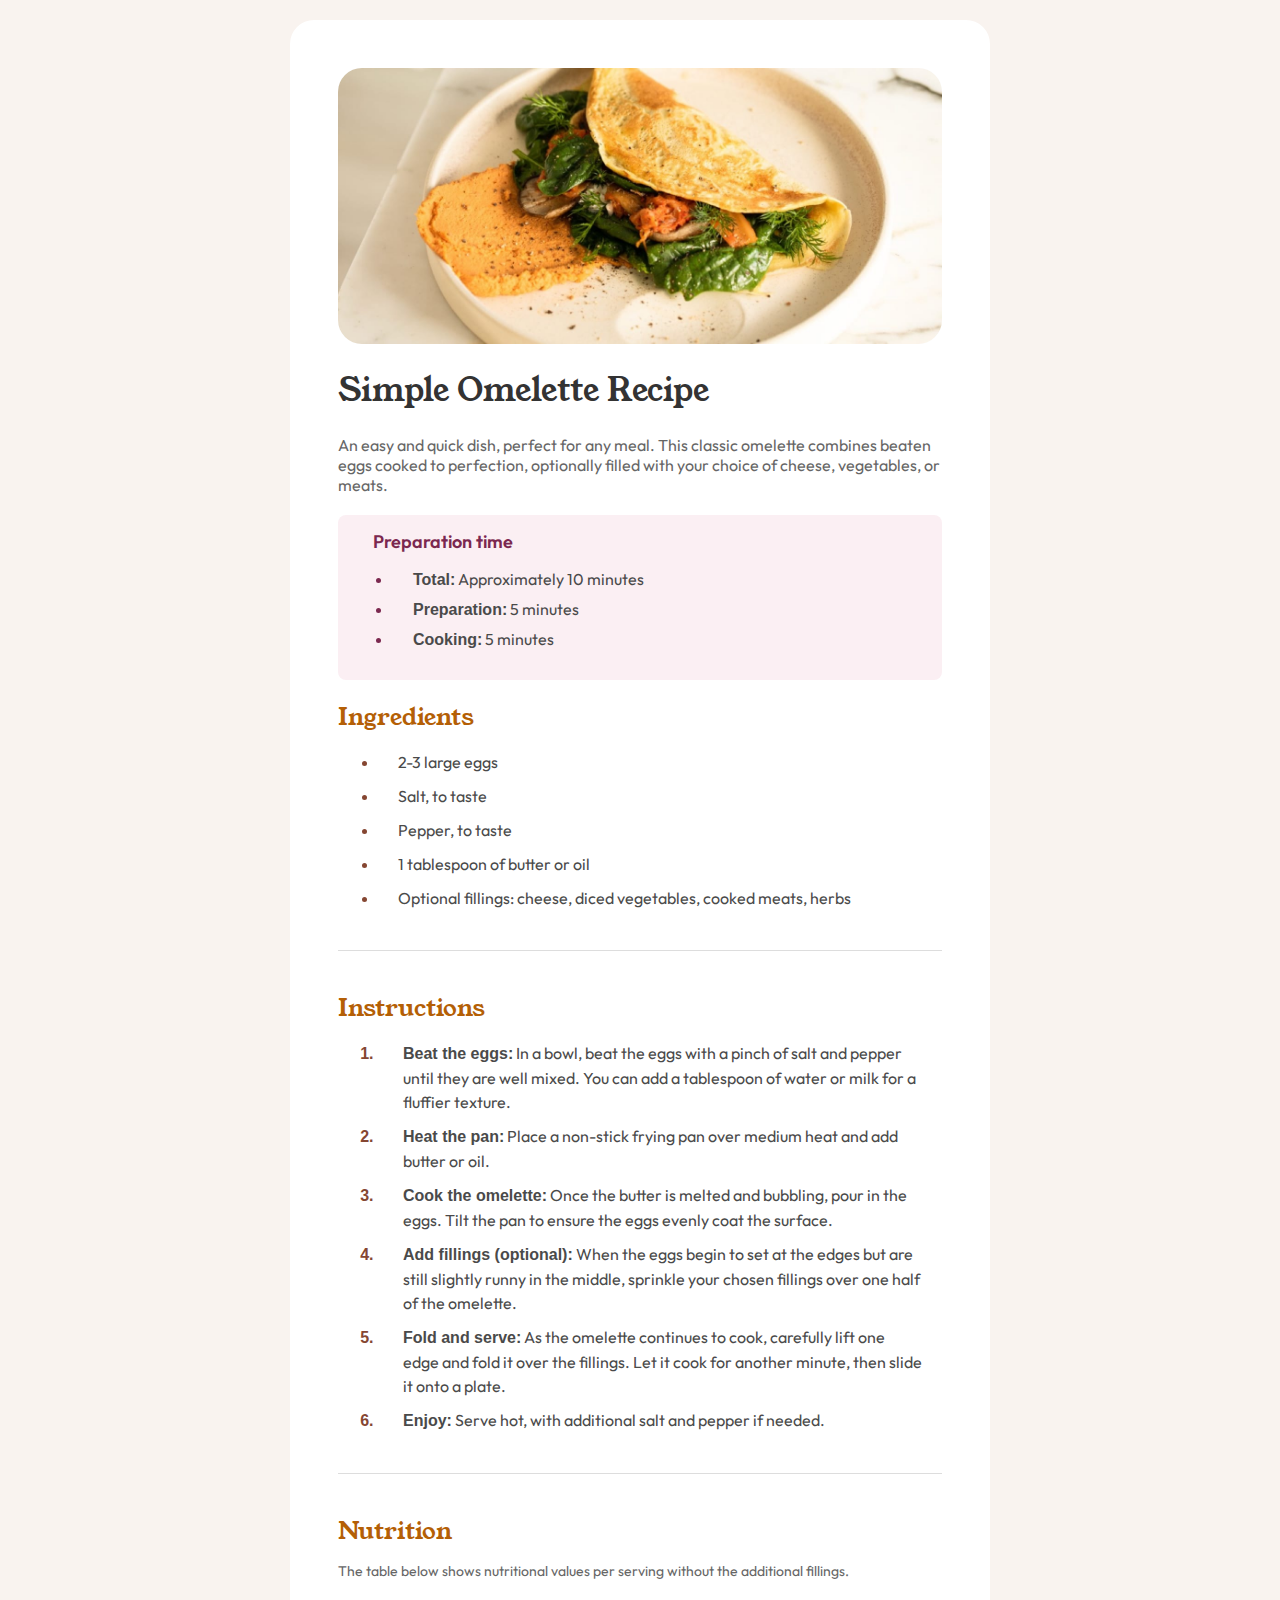
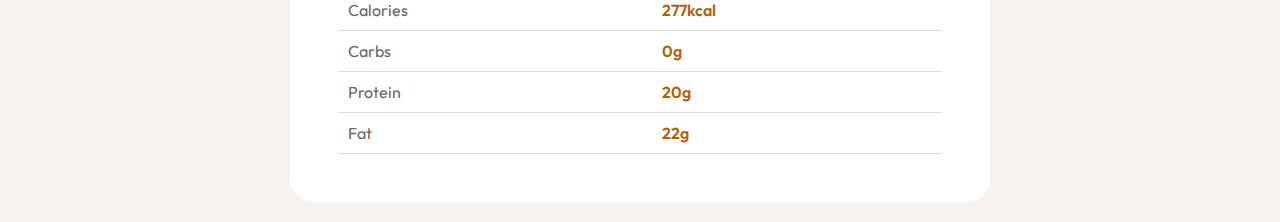
==== recipe/index.html @ 9a3367dd "feat: Creating recipe task" ====
<!DOCTYPE html>
<html lang="en">
<head>
    <meta charset="UTF-8">
    <meta name="viewport" content="width=device-width, initial-scale=1.0">
    <title>Simple Omelette Recipe</title>
    <link rel="stylesheet" href="styles.css">
</head>
<body>

<div class="container">
    <div class="image-container">
        <img src="assets/images/image-omelette.jpeg" alt="Omelette Image">
    </div>
    <div class="content">
        <h1>Simple Omelette Recipe</h1>
        <p class="description">An easy and quick dish, perfect for any meal. This classic omelette combines beaten eggs
            cooked
            to perfection, optionally filled with your choice of cheese, vegetables, or meats.</p>

        <div class="prep-time">
            <h3>Preparation time</h3>
            <ul>
                <li><strong>Total:</strong> Approximately 10 minutes</li>
                <li><strong>Preparation:</strong> 5 minutes</li>
                <li><strong>Cooking:</strong> 5 minutes</li>
            </ul>
        </div>

        <h2>Ingredients</h2>
        <ul class="ingredients">
            <li>2-3 large eggs</li>
            <li>Salt, to taste</li>
            <li>Pepper, to taste</li>
            <li>1 tablespoon of butter or oil</li>
            <li>Optional fillings: cheese, diced vegetables, cooked meats, herbs</li>
        </ul>

        <hr/>

        <h2>Instructions</h2>
        <ol class="instructions">
            <li><strong>Beat the eggs:</strong> In a bowl, beat the eggs with a pinch of salt and pepper until they are
                well
                mixed. You can add a tablespoon of water or milk for a fluffier texture.
            </li>
            <li><strong>Heat the pan:</strong> Place a non-stick frying pan over medium heat and add butter or oil.</li>
            <li><strong>Cook the omelette:</strong> Once the butter is melted and bubbling, pour in the eggs. Tilt the
                pan
                to
                ensure the eggs evenly coat the surface.
            </li>
            <li><strong>Add fillings (optional):</strong> When the eggs begin to set at the edges but are still slightly
                runny
                in the middle, sprinkle your chosen fillings over one half of the omelette.
            </li>
            <li><strong>Fold and serve:</strong> As the omelette continues to cook, carefully lift one edge and fold it
                over
                the
                fillings. Let it cook for another minute, then slide it onto a plate.
            </li>
            <li><strong>Enjoy:</strong> Serve hot, with additional salt and pepper if needed.</li>
        </ol>
        <hr/>
        <h2>Nutrition</h2>
        <p class="nutrition">The table below shows nutritional values per serving without the additional fillings.</p>
        <table class="nutrition-table">
            <tr>
                <th>Calories</th>
                <td>277kcal</td>
            </tr>
            <tr>
                <th>Carbs</th>
                <td>0g</td>
            </tr>
            <tr>
                <th>Protein</th>
                <td>20g</td>
            </tr>
            <tr>
                <th>Fat</th>
                <td>22g</td>
            </tr>
        </table>
    </div>
</div>

</body>
</html>
---- recipe/styles.css ----
@font-face {
    font-family: YoungSerif;
    src: url(assets/fonts/young-serif/YoungSerif-Regular.ttf);
    font-weight: 400;
}

@font-face {
    font-family: Outfit;
    src: url(assets/fonts/outfit/static/Outfit-Regular.ttf);
    font-weight: 400;
}

@font-face {
    font-family: Outfit;
    src: url(assets/fonts/outfit/static/Outfit-SemiBold.ttf);
    font-weight: 600;
}

@font-face {
    font-family: Outfit;
    src: url(assets/fonts/outfit/static/Outfit-Bold.ttf);
    font-weight: 700;
}


body {
    font-family: 'Outfit', sans-serif;
    font-weight: 400;
    background-color: #f9f3ef;
    color: #4a4a4a;
    margin: 0;
    padding: 20px;
}

h1, h2 {
    font-family: 'YoungSerif', sans-serif;
    font-weight: 400;
}

.container {
    max-width: 700px;
    margin: 0 auto;
    background-color: white;
    border-radius: 24px;
}

.image-container {
    padding: 48px 48px 0 48px;
}

.content {
    padding: 0 48px 48px 48px;
}

.image-container img {
    width: 100%;
    height: auto;
    border-radius: 24px;
}

h1 {
    font-size: 32px;
    color: #333;
    margin-top: 20px;
    text-align: left;
}

.description {
    font-size: 16px;
    text-align: left;
    color: #666;
    margin-bottom: 20px;
}

.prep-time {
    background-color: #fbeff3;
    padding: 15px;
    border-radius: 8px;
    margin-bottom: 20px;
}

.prep-time h3 {
    font-family: 'Outfit', sans-serif;
    font-weight: 600;
    margin: 0 0 10px 20px;
    font-size: 18px;
    color: hsl(332, 51%, 32%);
}


.prep-time li {
    margin-bottom: 10px;
    padding: 0 20px;
}

.prep-time li::marker {
    color: hsl(332, 51%, 32%)
}

h2 {
    font-size: 24px;
    color: #b45f06;
    margin-bottom: 10px;
}

.ingredients li,
.instructions li {
    margin-bottom: 10px;
    line-height: 1.5;
    padding: 0 20px;
}

.instructions li {
    position: relative;
    padding-left: 25px;
}

.instructions li::marker, .ingredients li::marker {
    color: hsl(14, 45%, 36%);
    font-weight: bold;
}

hr {
    background-color: #ddd;
    height: 1px;
    border: 0;
    margin: 40px 0;
}

.nutrition {
    font-size: 14px;
    color: #666;
    margin-bottom: 10px;
}

.nutrition-table {
    width: 100%;
    border-collapse: collapse;
    margin-top: 10px;
}

.nutrition-table th,
.nutrition-table td {
    padding: 10px;
    text-align: left;
    border-bottom: 1px solid #ddd;
}

.nutrition-table th {
    color: #666;
    font-weight: 400;
}

.nutrition-table td {
    color: #b45f06;
    font-weight: 600;
}

@media (max-width: 375px) {
    .image-container {
        padding: 0;
    }

    .image-container img {
        border-radius: 0;
    }

    .content {
        padding: 0 24px 24px 24px;
    }

    h1 {
        font-size: 24px;
    }

    .prep-time li {
        padding: 0 10px;
    }

    .ingredients,
    .instructions {
        padding: 0 20px
    }


}
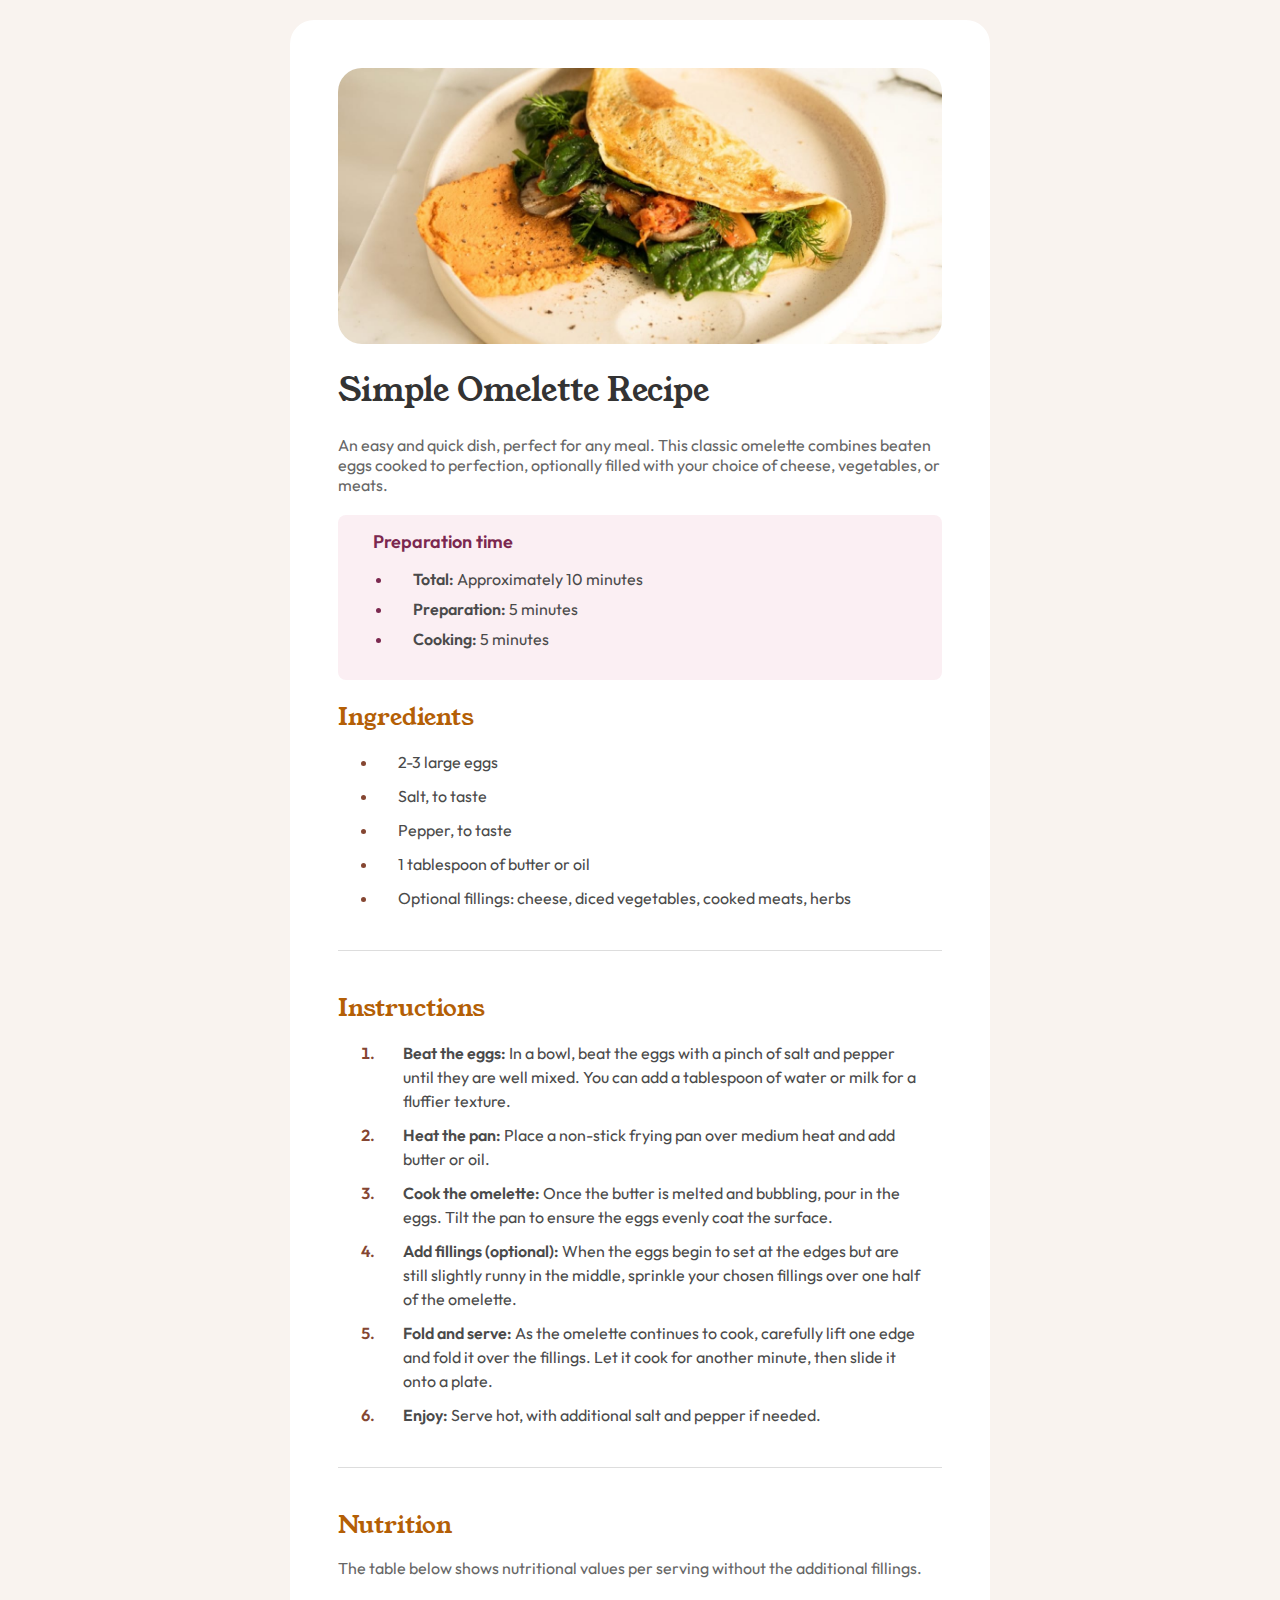
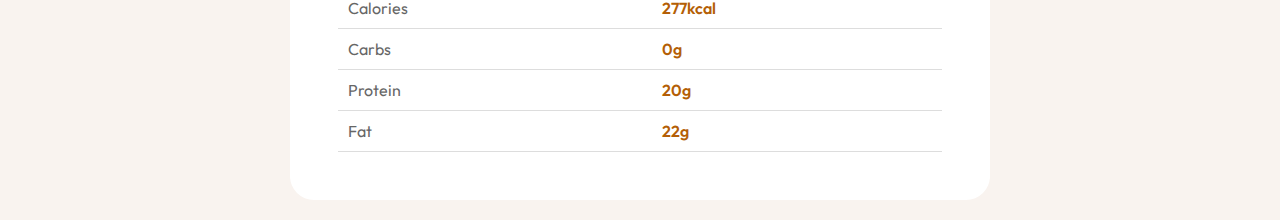
==== commit 3bd18f2e: "feat: Added favicon" ====
--- a/recipe/index.html
+++ b/recipe/index.html
@@ -3,6 +3,7 @@
 <head>
     <meta charset="UTF-8">
     <meta name="viewport" content="width=device-width, initial-scale=1.0">
+    <link rel="icon" type="image/x-icon" href="assets/images/favicon-32x32.png">
     <title>Simple Omelette Recipe</title>
     <link rel="stylesheet" href="styles.css">
 </head>
--- a/recipe/styles.css
+++ b/recipe/styles.css
@@ -14,12 +14,6 @@
     font-family: Outfit;
     src: url(assets/fonts/outfit/static/Outfit-SemiBold.ttf);
     font-weight: 600;
-}
-
-@font-face {
-    font-family: Outfit;
-    src: url(assets/fonts/outfit/static/Outfit-Bold.ttf);
-    font-weight: 700;
 }
 
 
@@ -84,7 +78,7 @@
     font-weight: 600;
     margin: 0 0 10px 20px;
     font-size: 18px;
-    color: hsl(332, 51%, 32%);
+    color: #7B284FFF
 }
 
 
@@ -94,7 +88,7 @@
 }
 
 .prep-time li::marker {
-    color: hsl(332, 51%, 32%)
+    color: #7B284FFF
 }
 
 h2 {
@@ -116,7 +110,7 @@
 }
 
 .instructions li::marker, .ingredients li::marker {
-    color: hsl(14, 45%, 36%);
+    color: #854632FF;
     font-weight: bold;
 }
 
@@ -128,7 +122,6 @@
 }
 
 .nutrition {
-    font-size: 14px;
     color: #666;
     margin-bottom: 10px;
 }
@@ -182,5 +175,8 @@
         padding: 0 20px
     }
 
-
+    .ingredients li,
+    .instructions li {
+        padding: 0 10px;
+    }
 }
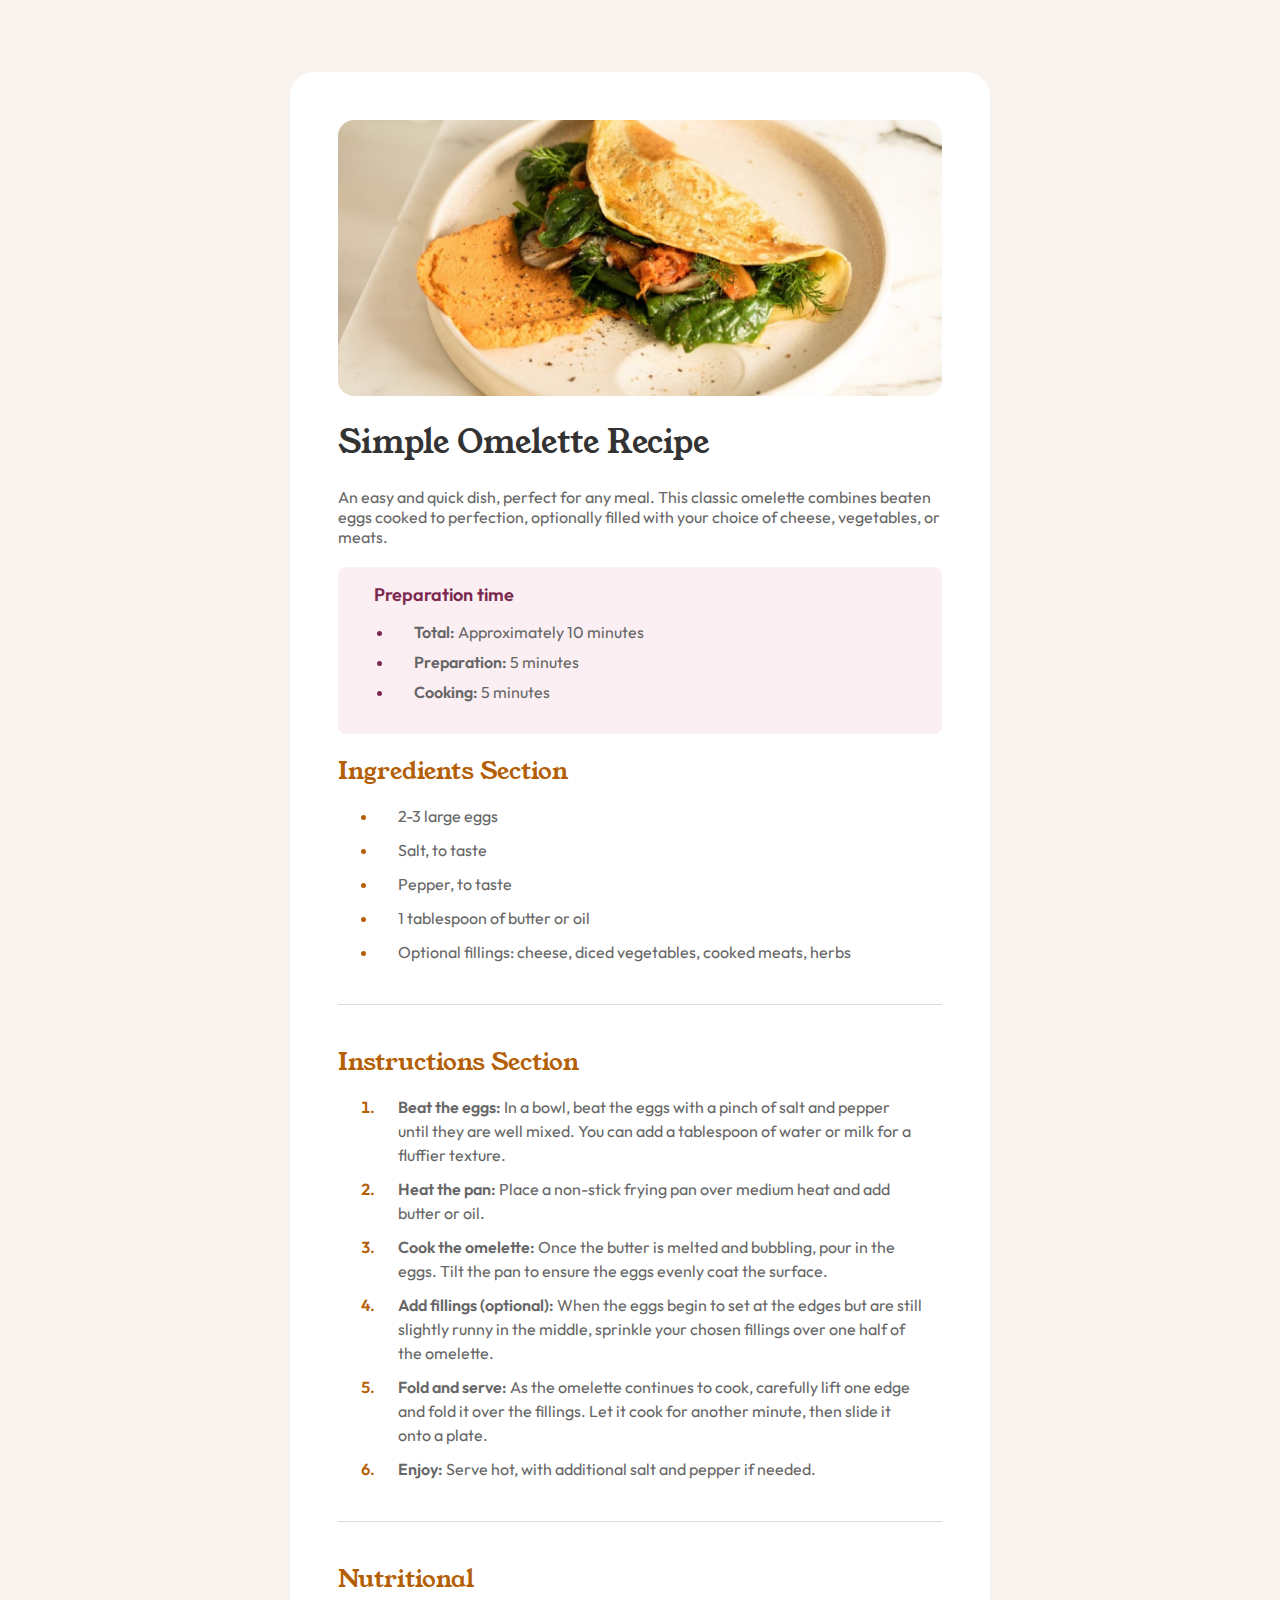
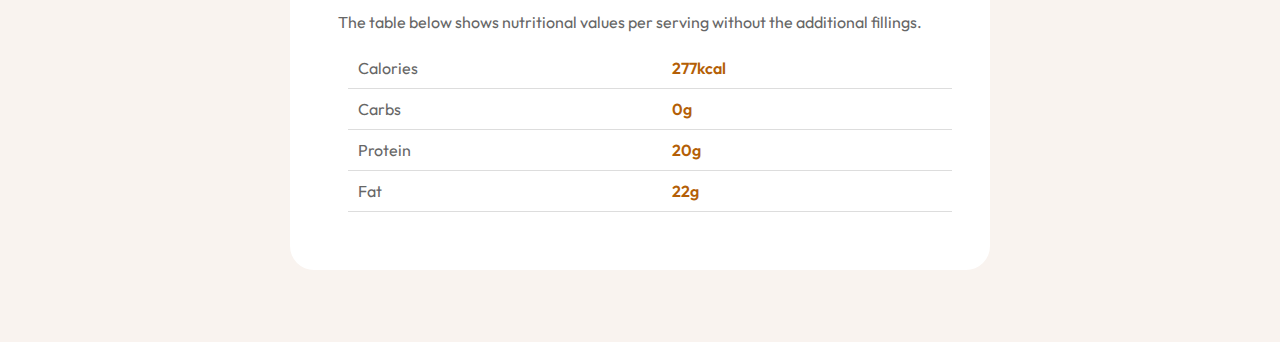
==== commit 362012ed: "fix: Updated Recipe's code" ====
--- a/recipe/index.html
+++ b/recipe/index.html
@@ -3,12 +3,11 @@
 <head>
     <meta charset="UTF-8">
     <meta name="viewport" content="width=device-width, initial-scale=1.0">
+    <link rel="stylesheet" href="styles.css">
     <link rel="icon" type="image/x-icon" href="assets/images/favicon-32x32.png">
-    <title>Simple Omelette Recipe</title>
-    <link rel="stylesheet" href="styles.css">
+    <title>Recipe</title>
 </head>
 <body>
-
 <div class="container">
     <div class="image-container">
         <img src="assets/images/image-omelette.jpeg" alt="Omelette Image">
@@ -16,11 +15,13 @@
     <div class="content">
         <h1>Simple Omelette Recipe</h1>
         <p class="description">An easy and quick dish, perfect for any meal. This classic omelette combines beaten eggs
-            cooked
-            to perfection, optionally filled with your choice of cheese, vegetables, or meats.</p>
+            cooked to
+            perfection, optionally filled with your choice of cheese, vegetables, or meats.</p>
 
         <div class="prep-time">
-            <h3>Preparation time</h3>
+            <h3>
+                Preparation time
+            </h3>
             <ul>
                 <li><strong>Total:</strong> Approximately 10 minutes</li>
                 <li><strong>Preparation:</strong> 5 minutes</li>
@@ -28,63 +29,66 @@
             </ul>
         </div>
 
-        <h2>Ingredients</h2>
-        <ul class="ingredients">
-            <li>2-3 large eggs</li>
-            <li>Salt, to taste</li>
-            <li>Pepper, to taste</li>
-            <li>1 tablespoon of butter or oil</li>
-            <li>Optional fillings: cheese, diced vegetables, cooked meats, herbs</li>
-        </ul>
-
+        <div class="ingredients">
+            <h2>Ingredients Section</h2>
+            <ul>
+                <li>2-3 large eggs</li>
+                <li>Salt, to taste</li>
+                <li>Pepper, to taste</li>
+                <li>1 tablespoon of butter or oil</li>
+                <li>Optional fillings: cheese, diced vegetables, cooked meats, herbs</li>
+            </ul>
+        </div>
         <hr/>
 
-        <h2>Instructions</h2>
-        <ol class="instructions">
-            <li><strong>Beat the eggs:</strong> In a bowl, beat the eggs with a pinch of salt and pepper until they are
-                well
-                mixed. You can add a tablespoon of water or milk for a fluffier texture.
-            </li>
-            <li><strong>Heat the pan:</strong> Place a non-stick frying pan over medium heat and add butter or oil.</li>
-            <li><strong>Cook the omelette:</strong> Once the butter is melted and bubbling, pour in the eggs. Tilt the
-                pan
-                to
-                ensure the eggs evenly coat the surface.
-            </li>
-            <li><strong>Add fillings (optional):</strong> When the eggs begin to set at the edges but are still slightly
-                runny
-                in the middle, sprinkle your chosen fillings over one half of the omelette.
-            </li>
-            <li><strong>Fold and serve:</strong> As the omelette continues to cook, carefully lift one edge and fold it
-                over
-                the
-                fillings. Let it cook for another minute, then slide it onto a plate.
-            </li>
-            <li><strong>Enjoy:</strong> Serve hot, with additional salt and pepper if needed.</li>
-        </ol>
+        <div class="instructions">
+            <h2>Instructions Section</h2>
+            <ol>
+                <li><strong>Beat the eggs:</strong> In a bowl, beat the eggs with a pinch of salt and pepper until they
+                    are well mixed. You can add a tablespoon of water or milk for a fluffier texture.
+                </li>
+                <li><strong>Heat the pan:</strong> Place a non-stick frying pan over medium heat and add butter or oil.
+                </li>
+                <li><strong>Cook the omelette:</strong> Once the butter is melted and bubbling, pour in the eggs. Tilt
+                    the pan to ensure the eggs evenly coat the surface.
+                </li>
+                <li><strong>Add fillings (optional):</strong> When the eggs begin to set at the edges but are still
+                    slightly runny in the middle, sprinkle your chosen fillings over one half of the omelette.
+                </li>
+                <li><strong>Fold and serve:</strong> As the omelette continues to cook, carefully lift one edge and fold
+                    it over the fillings. Let it cook for another minute, then slide it onto a plate.
+                </li>
+                <li><strong>Enjoy:</strong> Serve hot, with additional salt and pepper if needed.
+                </li>
+            </ol>
+        </div>
         <hr/>
-        <h2>Nutrition</h2>
-        <p class="nutrition">The table below shows nutritional values per serving without the additional fillings.</p>
-        <table class="nutrition-table">
-            <tr>
-                <th>Calories</th>
-                <td>277kcal</td>
-            </tr>
-            <tr>
-                <th>Carbs</th>
-                <td>0g</td>
-            </tr>
-            <tr>
-                <th>Protein</th>
-                <td>20g</td>
-            </tr>
-            <tr>
-                <th>Fat</th>
-                <td>22g</td>
-            </tr>
-        </table>
+        <div class="nutrition">
+            <h2>Nutritional</h2>
+            <p>The table below shows nutritional values per serving without the additional fillings.</p>
+
+            <table class="nutrition-table">
+                <tr>
+                    <th>Calories</th>
+                    <td>277kcal</td>
+                </tr>
+                <tr>
+                    <th>Carbs</th>
+                    <td>0g</td>
+                </tr>
+                <tr>
+                    <th>Protein</th>
+                    <td>20g</td>
+                </tr>
+                <tr>
+                    <th>Fat</th>
+                    <td>22g</td>
+                </tr>
+            </table>
+
+        </div>
+
     </div>
 </div>
-
 </body>
 </html>
--- a/recipe/styles.css
+++ b/recipe/styles.css
@@ -1,29 +1,29 @@
 @font-face {
     font-family: YoungSerif;
-    src: url(assets/fonts/young-serif/YoungSerif-Regular.ttf);
+    src: url("assets/fonts/young-serif/YoungSerif-Regular.ttf");
     font-weight: 400;
 }
 
 @font-face {
     font-family: Outfit;
-    src: url(assets/fonts/outfit/static/Outfit-Regular.ttf);
+    src: url("assets/fonts/outfit/static/Outfit-Regular.ttf");
     font-weight: 400;
 }
 
 @font-face {
     font-family: Outfit;
-    src: url(assets/fonts/outfit/static/Outfit-SemiBold.ttf);
+    src: url("assets/fonts/outfit/static/Outfit-SemiBold.ttf");
     font-weight: 600;
 }
 
 
 body {
+    background-color: #f9f3ef;
     font-family: 'Outfit', sans-serif;
     font-weight: 400;
-    background-color: #f9f3ef;
-    color: #4a4a4a;
+    padding: 72px;
     margin: 0;
-    padding: 20px;
+    color: #666
 }
 
 h1, h2 {
@@ -32,43 +32,41 @@
 }
 
 .container {
-    max-width: 700px;
-    margin: 0 auto;
     background-color: white;
     border-radius: 24px;
+    max-width: 700px;
+    margin: auto;
 }
 
 .image-container {
+    /*       up  right down  left */
     padding: 48px 48px 0 48px;
+}
+
+.image-container img {
+    width: 100%;
+    border-radius: 16px;
 }
 
 .content {
     padding: 0 48px 48px 48px;
 }
 
-.image-container img {
-    width: 100%;
-    height: auto;
-    border-radius: 24px;
-}
-
 h1 {
     font-size: 32px;
     color: #333;
     margin-top: 20px;
-    text-align: left;
 }
 
 .description {
     font-size: 16px;
-    text-align: left;
     color: #666;
     margin-bottom: 20px;
 }
 
 .prep-time {
     background-color: #fbeff3;
-    padding: 15px;
+    padding: 16px;
     border-radius: 8px;
     margin-bottom: 20px;
 }
@@ -80,7 +78,6 @@
     font-size: 18px;
     color: #7B284FFF
 }
-
 
 .prep-time li {
     margin-bottom: 10px;
@@ -104,21 +101,16 @@
     padding: 0 20px;
 }
 
-.instructions li {
-    position: relative;
-    padding-left: 25px;
-}
-
-.instructions li::marker, .ingredients li::marker {
-    color: #854632FF;
-    font-weight: bold;
-}
-
 hr {
     background-color: #ddd;
     height: 1px;
     border: 0;
     margin: 40px 0;
+}
+
+.ingredients li::marker, .instructions li::marker {
+    color: #b45f06;
+    font-weight: bold;
 }
 
 .nutrition {
@@ -129,11 +121,10 @@
 .nutrition-table {
     width: 100%;
     border-collapse: collapse;
-    margin-top: 10px;
+    margin: 10px;
 }
 
-.nutrition-table th,
-.nutrition-table td {
+.nutrition-table th, .nutrition-table td {
     padding: 10px;
     text-align: left;
     border-bottom: 1px solid #ddd;
@@ -158,8 +149,8 @@
         border-radius: 0;
     }
 
-    .content {
-        padding: 0 24px 24px 24px;
+    body {
+        padding: 24px;
     }
 
     h1 {
@@ -170,13 +161,15 @@
         padding: 0 10px;
     }
 
-    .ingredients,
-    .instructions {
-        padding: 0 20px
+    .instructions, .ingredients {
+        padding: 0 10px;
     }
 
-    .ingredients li,
-    .instructions li {
+    .instructions li, .ingredients li {
         padding: 0 10px;
     }
-}
+
+    .content {
+        padding: 0 24px 24px 24px;
+    }
+}